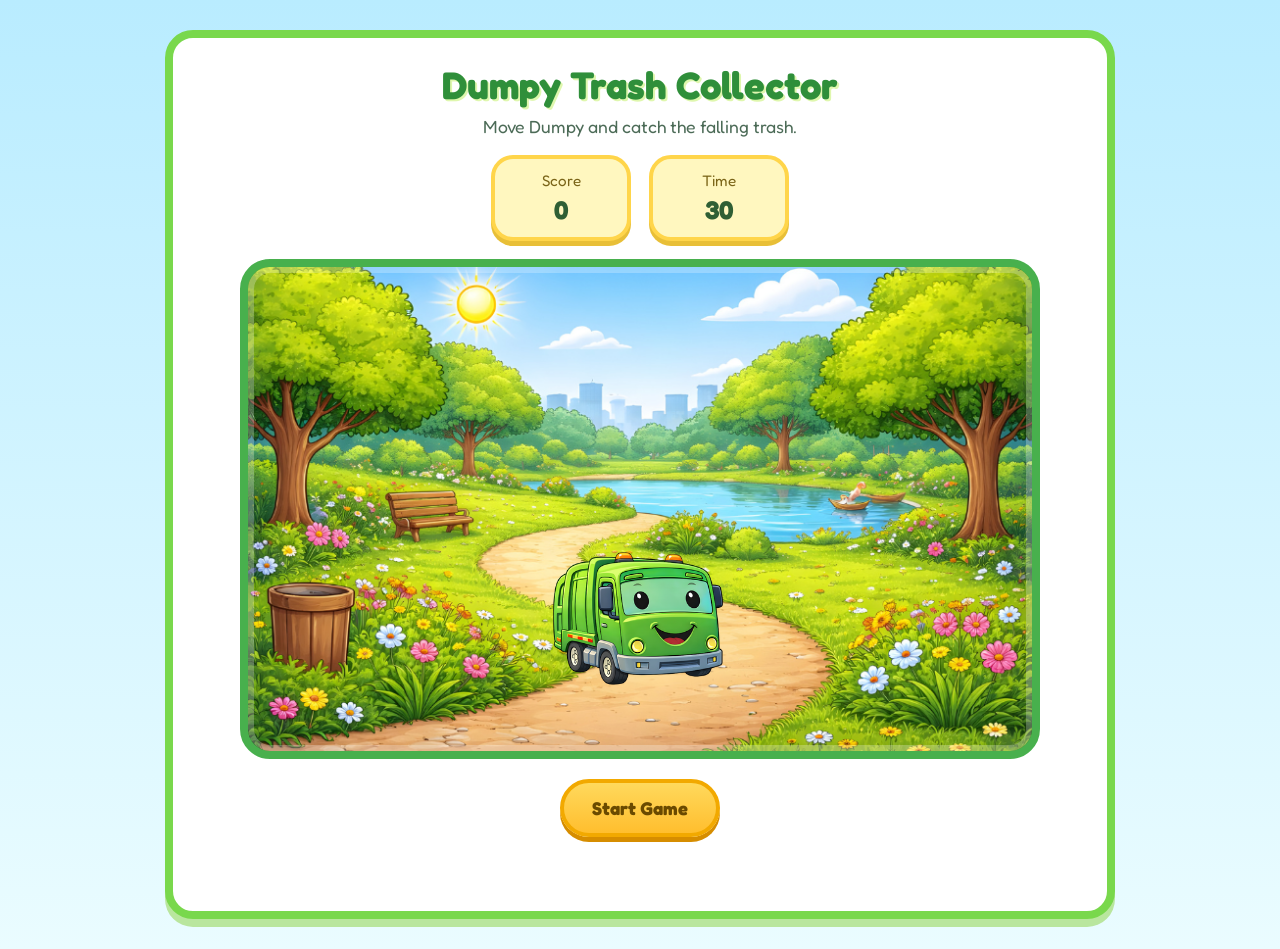
==== trash-collector/index.html @ ac448147 "Add files via upload" ====
<!DOCTYPE html>
<html lang="en">
<head>
  <meta charset="UTF-8" />
  <meta name="viewport" content="width=device-width, initial-scale=1.0" />
  <title>Dumpy Trash Collector</title>

  <link rel="preconnect" href="https://fonts.googleapis.com" />
  <link rel="preconnect" href="https://fonts.gstatic.com" crossorigin />
  <link
    href="https://fonts.googleapis.com/css2?family=Fredoka:wght@400;500;600;700&display=swap"
    rel="stylesheet"
  />

  <link rel="stylesheet" href="style.css" />
</head>
<body>
  <div class="game-wrapper">
    <h1>Dumpy Trash Collector</h1>
    <p class="subtitle">Move Dumpy and catch the falling trash.</p>

    <div class="info-bar">
      <div class="info-box">
        <span class="info-label">Score</span>
        <span id="score">0</span>
      </div>

      <div class="info-box">
        <span class="info-label">Time</span>
        <span id="timer">30</span>
      </div>
    </div>

    <div id="game-area">
      <img id="dumpy" src="/images/Dumpy.png" alt="Dumpy the Garbage Truck" />
    </div>

    <button id="start-btn">Start Game</button>
    <p id="message"></p>
  </div>

  <script src="script.js"></script>
</body>
</html>
---- trash-collector/style.css ----
* {
  box-sizing: border-box;
  margin: 0;
  padding: 0;
}

body {
  font-family: "Fredoka", Arial, sans-serif;
  background: linear-gradient(to bottom, #b9ecff, #eafcff);
  display: flex;
  justify-content: center;
  align-items: flex-start;
  min-height: 100vh;
  padding: 30px 15px;
}

.game-wrapper {
  width: 100%;
  max-width: 950px;
  text-align: center;
  background: #ffffff;
  border: 8px solid #79d84c;
  border-radius: 28px;
  padding: 24px;
  box-shadow: 0 8px 0 #b9e69e;
}

h1 {
  font-size: 2.4rem;
  color: #2f8f3a;
  margin-bottom: 8px;
  text-shadow: 2px 2px 0 #dff7ae;
}

.subtitle {
  font-size: 1.1rem;
  color: #4c6b57;
  margin-bottom: 18px;
}

.info-bar {
  display: flex;
  justify-content: center;
  gap: 18px;
  flex-wrap: wrap;
  margin-bottom: 18px;
}

.info-box {
  min-width: 140px;
  background: #fff7bf;
  border: 4px solid #ffd54a;
  border-radius: 22px;
  padding: 12px 20px;
  box-shadow: 0 5px 0 #e8bf37;
  display: flex;
  flex-direction: column;
  align-items: center;
}

.info-label {
  font-size: 0.95rem;
  color: #7a6417;
  margin-bottom: 4px;
}

.info-box span:last-child {
  font-size: 1.6rem;
  font-weight: 700;
  color: #2f5f34;
}

#game-area {
  position: relative;
  width: 800px;
  max-width: 100%;
  height: 500px;
  margin: 0 auto 20px;
  border: 8px solid #48b04d;
  border-radius: 30px;
  overflow: hidden;
  background-color: #cfefff;
  background-image: url("images/background.png");
  background-size: cover;
  background-position: center;
  box-shadow: inset 0 0 0 6px rgba(255, 255, 255, 0.25);
}

#dumpy {
  position: absolute;
  bottom: 10px;
  left: 300px;
  width: 180px;
  max-width: 28%;
  user-select: none;
  pointer-events: none;
}

.falling-item {
  position: absolute;
  width: 55px;
  height: 55px;
  object-fit: contain;
  pointer-events: none;
}

#start-btn {
  background: linear-gradient(to bottom, #ffd95c, #ffbe2e);
  color: #6a4a00;
  border: 4px solid #f2a900;
  padding: 14px 28px;
  font-size: 1.15rem;
  font-family: "Fredoka", Arial, sans-serif;
  font-weight: 700;
  border-radius: 999px;
  cursor: pointer;
  box-shadow: 0 5px 0 #d68d00;
  transition: transform 0.1s ease;
}

#start-btn:hover {
  transform: translateY(-2px);
}

#start-btn:active {
  transform: translateY(1px);
}

#start-btn:disabled {
  background: #ffd98f;
  border-color: #e5bb63;
  color: #8b6d32;
  box-shadow: 0 5px 0 #c9a25a;
  cursor: not-allowed;
}

#message {
  margin-top: 16px;
  font-size: 1.25rem;
  font-weight: 700;
  min-height: 34px;
}

.message-win {
  color: #248a3d;
}

.message-lose {
  color: #d86b1f;
}

@media (max-width: 700px) {
  h1 {
    font-size: 2rem;
  }

  .subtitle {
    font-size: 1rem;
  }

  #game-area {
    height: 420px;
  }

  #dumpy {
    width: 150px;
  }

  .falling-item {
    width: 48px;
    height: 48px;
  }
}
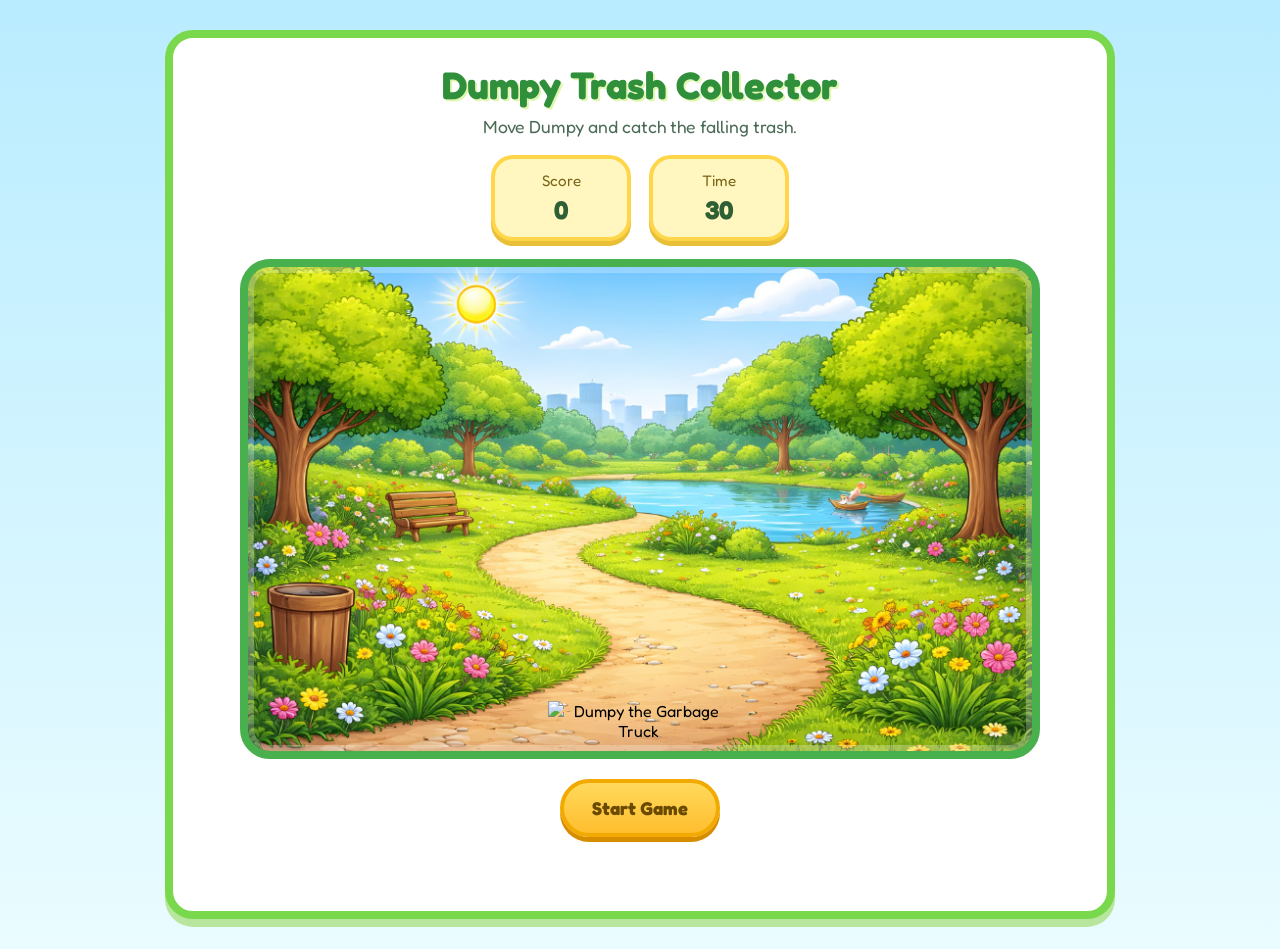
==== commit 80e12093: "Update index.html" ====
--- a/trash-collector/index.html
+++ b/trash-collector/index.html
@@ -32,7 +32,7 @@
     </div>
 
     <div id="game-area">
-      <img id="dumpy" src="/images/Dumpy.png" alt="Dumpy the Garbage Truck" />
+      <img id="dumpy" src="images/Dumpy.png" alt="Dumpy the Garbage Truck" />
     </div>
 
     <button id="start-btn">Start Game</button>
@@ -41,4 +41,4 @@
 
   <script src="script.js"></script>
 </body>
-</html>+</html>
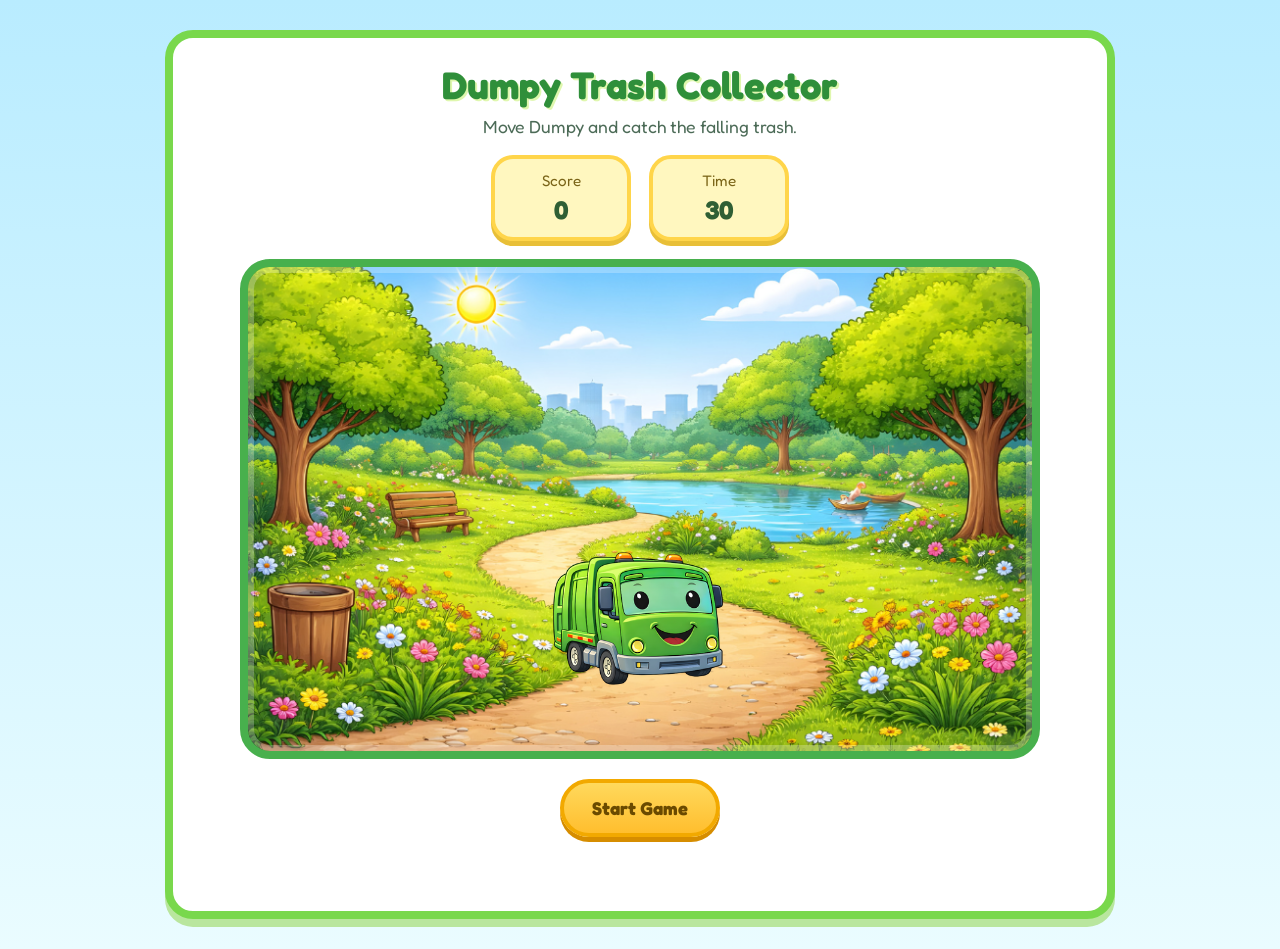
==== commit 17902ee4: "Update index.html" ====
--- a/trash-collector/index.html
+++ b/trash-collector/index.html
@@ -32,7 +32,7 @@
     </div>
 
     <div id="game-area">
-      <img id="dumpy" src="images/Dumpy.png" alt="Dumpy the Garbage Truck" />
+      <img id="dumpy" src="/images/Dumpy.png" alt="Dumpy the Garbage Truck" />
     </div>
 
     <button id="start-btn">Start Game</button>
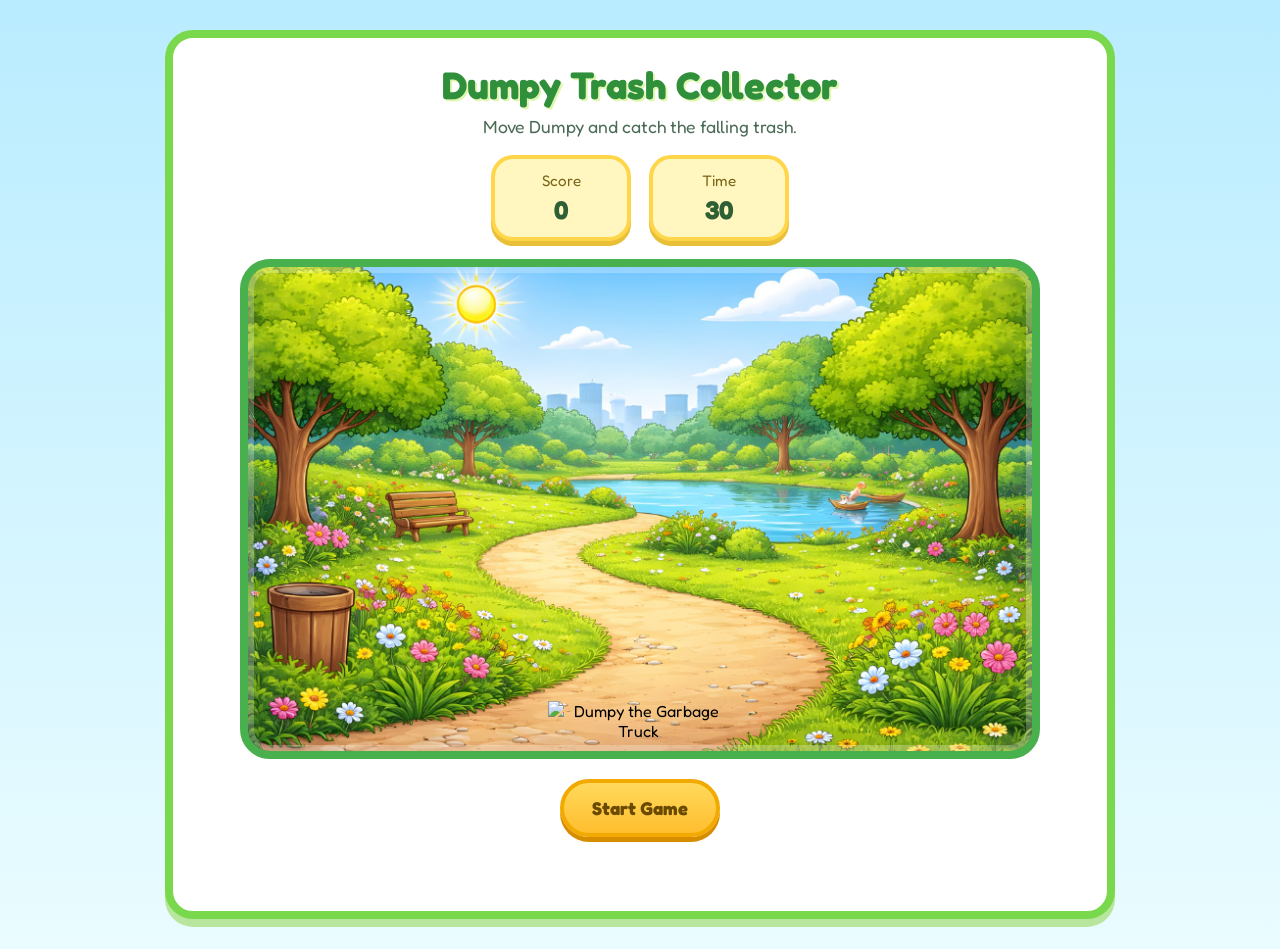
==== commit eefa2acd: "Update index.html" ====
--- a/trash-collector/index.html
+++ b/trash-collector/index.html
@@ -32,7 +32,7 @@
     </div>
 
     <div id="game-area">
-      <img id="dumpy" src="/images/Dumpy.png" alt="Dumpy the Garbage Truck" />
+      <img id="dumpy" src="dumpy-arcade/images/Dumpy.png" alt="Dumpy the Garbage Truck" />
     </div>
 
     <button id="start-btn">Start Game</button>
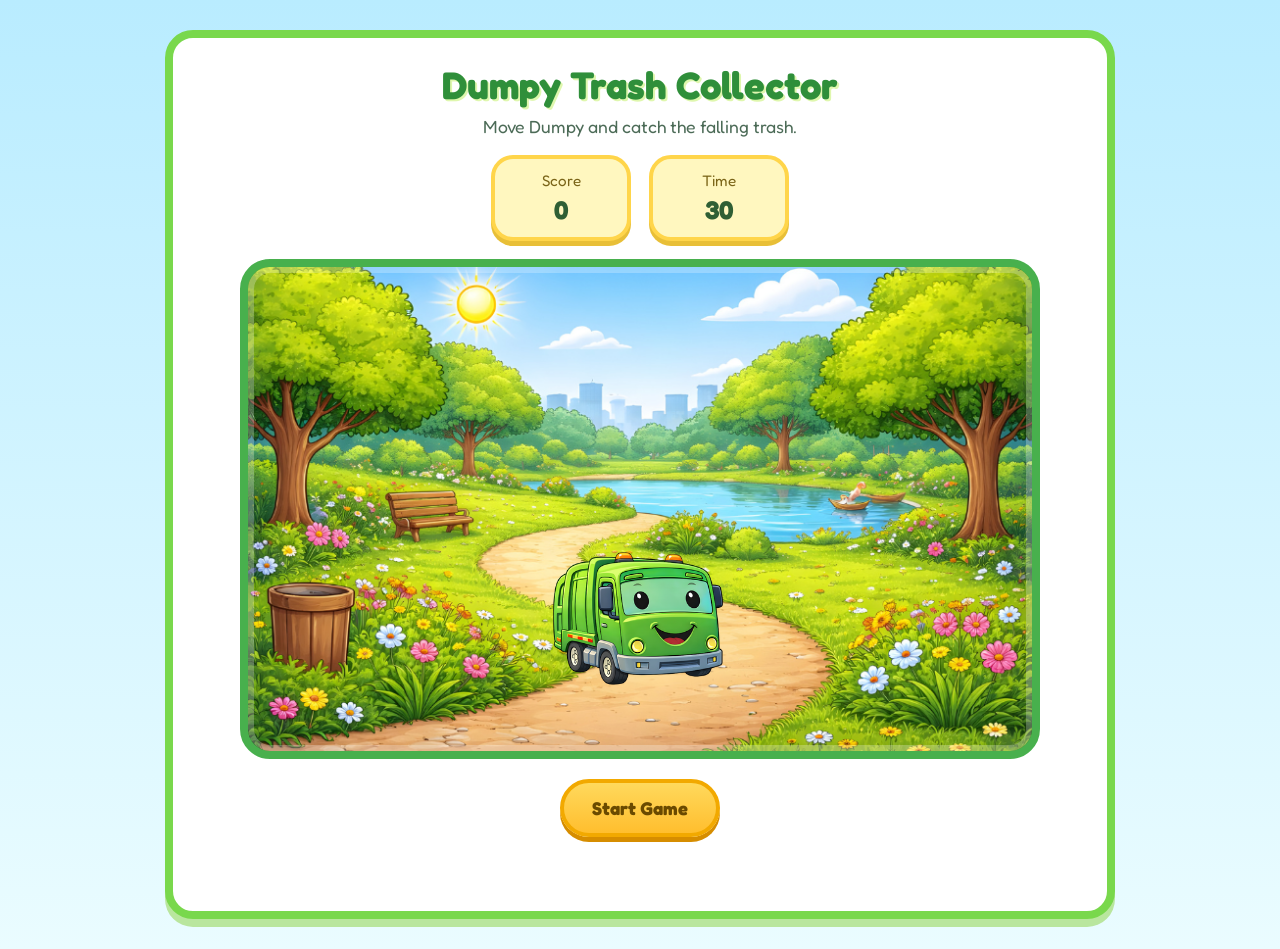
==== commit c94771c7: "Update index.html" ====
--- a/trash-collector/index.html
+++ b/trash-collector/index.html
@@ -32,7 +32,7 @@
     </div>
 
     <div id="game-area">
-      <img id="dumpy" src="dumpy-arcade/images/Dumpy.png" alt="Dumpy the Garbage Truck" />
+      <img id="dumpy" src="/images/Dumpy.png" alt="Dumpy the Garbage Truck" />
     </div>
 
     <button id="start-btn">Start Game</button>
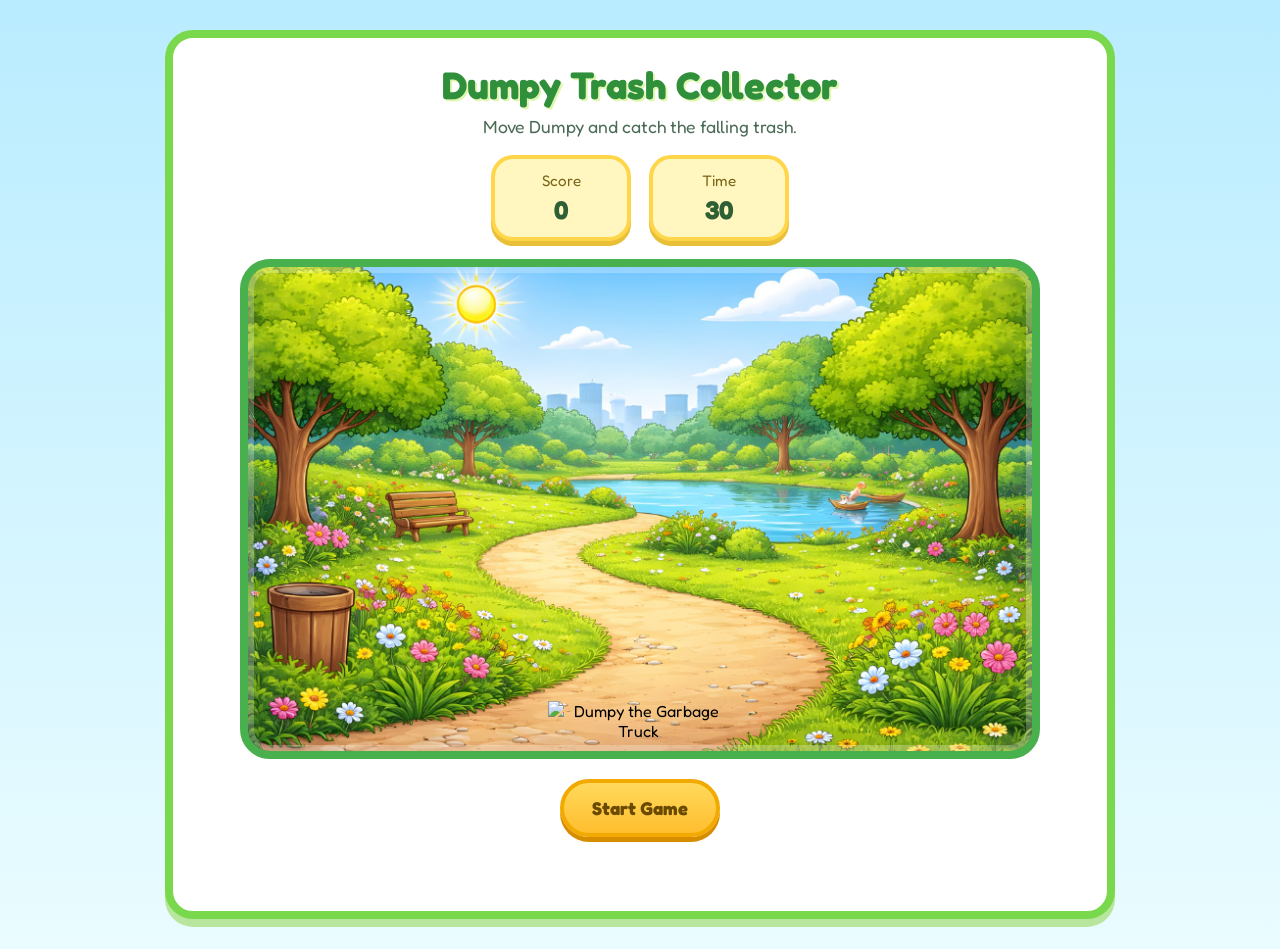
==== commit d3982e71: "Update index.html" ====
--- a/trash-collector/index.html
+++ b/trash-collector/index.html
@@ -32,7 +32,7 @@
     </div>
 
     <div id="game-area">
-      <img id="dumpy" src="/images/Dumpy.png" alt="Dumpy the Garbage Truck" />
+      <img id="dumpy" src="/trash-collector/images/Dumpy.png" alt="Dumpy the Garbage Truck" />
     </div>
 
     <button id="start-btn">Start Game</button>
